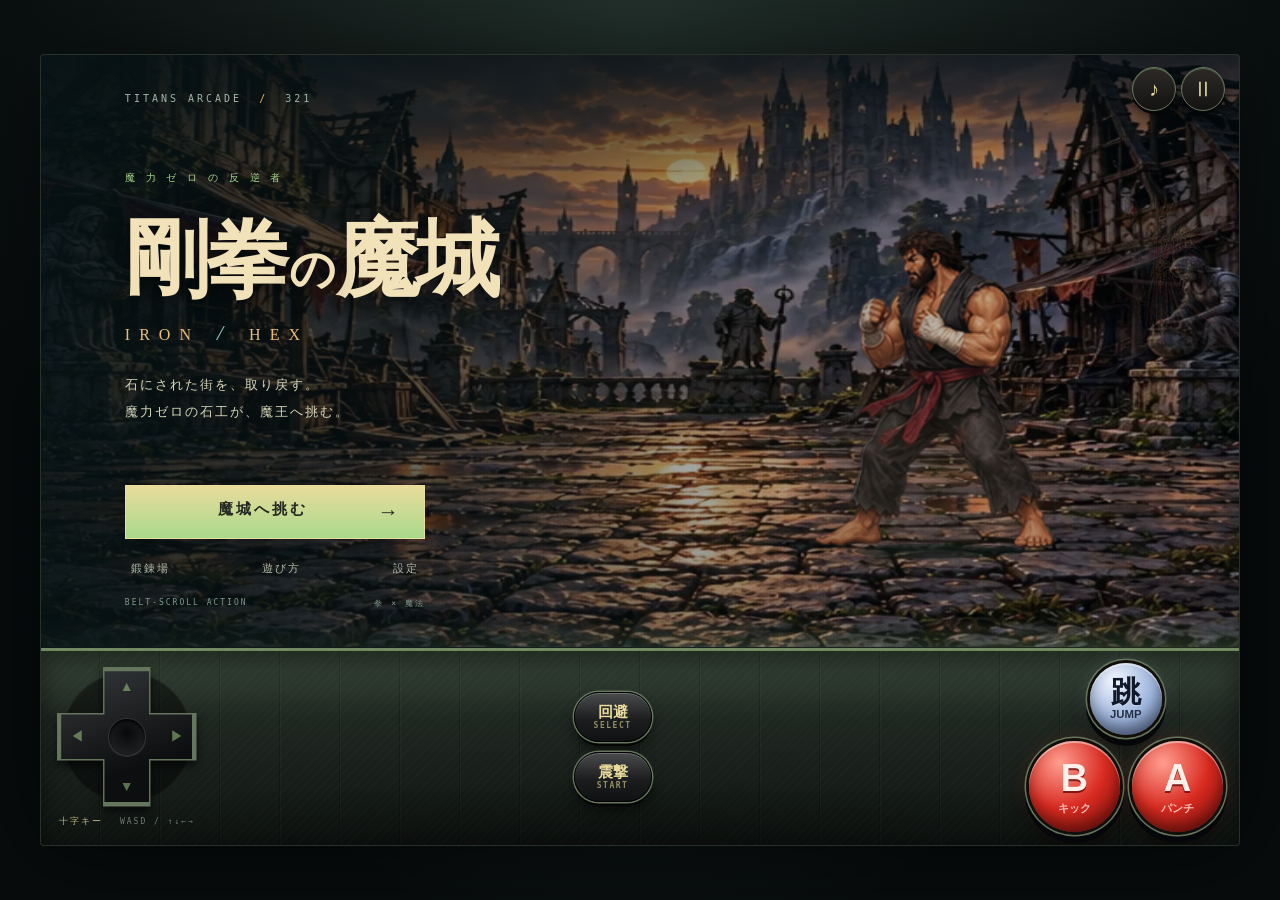
==== index.html @ 275dbfaa "add 321-goken-no-majo" ====
<!doctype html>
<html lang="ja">
<head>
<meta charset="utf-8"><meta name="viewport" content="width=device-width,initial-scale=1,maximum-scale=1,user-scalable=no,viewport-fit=cover">
<meta name="theme-color" content="#101716"><meta name="apple-mobile-web-app-capable" content="yes"><meta name="description" content="魔力ゼロ。拳で、運命を砕け。剛拳の魔城 — 連撃ベルトスクロールアクション。">
<title>剛拳の魔城 — IRON / HEX</title>
<link rel="icon" href="data:image/svg+xml,%3Csvg xmlns='http://www.w3.org/2000/svg' viewBox='0 0 64 64'%3E%3Crect width='64' height='64' rx='12' fill='%23101716'/%3E%3Cpath d='M20 10h24v14l8 8-8 22H20L12 32l8-8z' fill='%23edb66a'/%3E%3C/svg%3E">
<style>/* FC iOS Controller — 画面下25%専用・コピペ可（Press Start 2P 前提） */
:root {
  --fc-shell: #c8c8c8;
  --fc-shell-lo: #a8a8a8;
  --fc-shell-line: #707070;
  --fc-dpad: #2a2a2a;
  --fc-dpad-hi: #454545;
  --fc-dpad-lo: #181818;
  --fc-a: #e83800;
  --fc-a-lo: #a82800;
  --fc-b: #f8b800;
  --fc-b-lo: #c89000;
  --fc-sys: #505050;
  --fc-sys-lo: #303030;
  --fc-label: #1a1a1a;
}

.fc-control-deck {
  position: relative;
  flex: 0 0 25%;
  height: 25%;
  min-height: 0;
  display: flex;
  align-items: stretch;
  justify-content: space-between;
  gap: clamp(4px, 1.5vw, 10px);
  padding:
    6px
    max(8px, env(safe-area-inset-right, 8px))
    max(6px, env(safe-area-inset-bottom, 6px))
    max(8px, env(safe-area-inset-left, 8px));
  background: linear-gradient(180deg, var(--fc-shell) 0%, var(--fc-shell-lo) 100%);
  border-top: 3px solid var(--fc-shell-line);
  box-shadow: inset 0 2px 0 rgba(255, 255, 255, 0.35);
  overflow: hidden;
  touch-action: none;
}

.fc-control-deck::before {
  content: "";
  position: absolute;
  inset: 0;
  pointer-events: none;
  background: repeating-linear-gradient(
    90deg,
    transparent,
    transparent 3px,
    rgba(0, 0, 0, 0.025) 3px,
    rgba(0, 0, 0, 0.025) 4px
  );
}

.fc-deck-left,
.fc-deck-center,
.fc-deck-right {
  position: relative;
  z-index: 1;
  display: flex;
  align-items: center;
  min-width: 0;
  height: 100%;
}

.fc-deck-left {
  flex: 1 1 38%;
  justify-content: flex-start;
}

.fc-deck-center {
  flex: 0 0 auto;
  flex-direction: column;
  justify-content: center;
  gap: 8px;
  padding: 0 2px;
}

.fc-deck-right {
  flex: 1 1 38%;
  justify-content: flex-end;
}

/* ---- 十字キー（ファミコン十字型） ---- */
.fc-dpad-wrap {
  width: min(42vw, calc(25dvh - 18px), 168px);
  height: min(42vw, calc(25dvh - 18px), 168px);
  min-width: 120px;
  min-height: 120px;
  display: grid;
  place-items: center;
  touch-action: none;
}

.fc-dpad {
  position: relative;
  width: 100%;
  height: 100%;
  touch-action: none;
  filter: drop-shadow(0 4px 0 rgba(0, 0, 0, 0.45));
}

.fc-dpad-v,
.fc-dpad-h {
  position: absolute;
  border: 2px solid var(--fc-dpad-lo);
  background: linear-gradient(180deg, var(--fc-dpad-hi), var(--fc-dpad));
  box-shadow: inset 0 1px 0 rgba(255, 255, 255, 0.12);
}

.fc-dpad-v {
  width: 36%;
  height: 100%;
  left: 32%;
  top: 0;
}

.fc-dpad-h {
  width: 100%;
  height: 36%;
  left: 0;
  top: 32%;
}

.fc-dpad-c {
  position: absolute;
  left: 30%;
  top: 30%;
  width: 40%;
  height: 40%;
  border: 2px solid var(--fc-dpad-lo);
  background: radial-gradient(circle at 35% 28%, #555, var(--fc-dpad-lo));
  box-shadow: inset 0 2px 6px rgba(0, 0, 0, 0.55);
  pointer-events: none;
}

.fc-dpad[data-up="1"] .fc-dpad-v {
  background: linear-gradient(0deg, #666, var(--fc-dpad-hi));
  box-shadow: inset 0 4px 8px rgba(0, 0, 0, 0.45);
}

.fc-dpad[data-down="1"] .fc-dpad-v {
  background: linear-gradient(180deg, #666, var(--fc-dpad-hi));
  box-shadow: inset 0 -4px 8px rgba(0, 0, 0, 0.45);
}

.fc-dpad[data-left="1"] .fc-dpad-h {
  background: linear-gradient(90deg, #666, var(--fc-dpad-hi));
  box-shadow: inset 4px 0 8px rgba(0, 0, 0, 0.45);
}

.fc-dpad[data-right="1"] .fc-dpad-h {
  background: linear-gradient(270deg, #666, var(--fc-dpad-hi));
  box-shadow: inset -4px 0 8px rgba(0, 0, 0, 0.45);
}

.fc-dpad.pressed {
  transform: scale(0.98);
  filter: drop-shadow(0 2px 0 rgba(0, 0, 0, 0.45)) brightness(1.05);
}

/* ---- SELECT / START ---- */
.fc-sysbtn {
  position: relative;
  width: clamp(52px, 14vw, 68px);
  height: clamp(22px, 6.5vw, 28px);
  min-width: 48px;
  min-height: 22px;
  padding: 0;
  border: 0;
  border-radius: 999px;
  background: linear-gradient(180deg, var(--fc-sys), var(--fc-sys-lo));
  box-shadow: 0 2px 0 #111, inset 0 1px 0 rgba(255, 255, 255, 0.18);
  color: #ddd;
  font-family: "Press Start 2P", monospace;
  font-size: clamp(5px, 1.8vw, 7px);
  letter-spacing: 0.04em;
  line-height: 1;
  touch-action: none;
  transition: transform 0.08s ease, box-shadow 0.08s ease;
}

.fc-sysbtn:active,
.fc-sysbtn.pressed {
  transform: translateY(2px);
  box-shadow: 0 0 0 #111, inset 0 2px 4px rgba(0, 0, 0, 0.45);
}

/* ---- A / B（ファミコン配色・斜め配置） ---- */
.fc-ab {
  position: relative;
  width: min(46vw, calc(25dvh - 10px), 188px);
  height: min(46vw, calc(25dvh - 10px), 188px);
  min-width: 128px;
  min-height: 128px;
}

.fc-abbtn {
  position: absolute;
  width: clamp(56px, 16vw, 72px);
  height: clamp(56px, 16vw, 72px);
  min-width: 48px;
  min-height: 48px;
  padding: 0;
  border: 3px solid rgba(0, 0, 0, 0.35);
  border-radius: 50%;
  touch-action: none;
  transition: transform 0.08s ease, box-shadow 0.08s ease;
}

.fc-abbtn i {
  position: absolute;
  inset: 0;
  display: grid;
  place-items: center;
  font-family: "Press Start 2P", monospace;
  font-size: clamp(11px, 3.4vw, 14px);
  font-style: normal;
  color: rgba(0, 0, 0, 0.55);
  pointer-events: none;
}

.fc-abbtn-a {
  right: 0;
  top: 8%;
  background: radial-gradient(circle at 35% 28%, #ff6a40, var(--fc-a) 55%, var(--fc-a-lo));
  box-shadow: 0 5px 0 #5a1800, inset 0 1px 0 rgba(255, 255, 255, 0.35);
}

.fc-abbtn-b {
  left: 0;
  bottom: 8%;
  background: radial-gradient(circle at 35% 28%, #ffe060, var(--fc-b) 55%, var(--fc-b-lo));
  box-shadow: 0 5px 0 #6a4a00, inset 0 1px 0 rgba(255, 255, 255, 0.4);
}

.fc-abbtn:active,
.fc-abbtn.pressed {
  transform: translateY(4px) scale(0.96);
}

.fc-abbtn-a:active,
.fc-abbtn-a.pressed {
  box-shadow: 0 1px 0 #5a1800, inset 0 1px 0 rgba(255, 255, 255, 0.25);
}

.fc-abbtn-b:active,
.fc-abbtn-b.pressed {
  box-shadow: 0 1px 0 #6a4a00, inset 0 1px 0 rgba(255, 255, 255, 0.25);
}

@media (max-width: 360px) {
  .fc-deck-center {
    gap: 6px;
  }

  .fc-sysbtn {
    width: 48px;
    height: 20px;
    font-size: 5px;
  }
}

@media (max-height: 620px) {
  .fc-dpad-wrap,
  .fc-ab {
    min-width: 108px;
    min-height: 108px;
  }
}

:root{color-scheme:dark;--ink:#101716;--paper:#efe4ca;--gold:#efb566;--teal:#70d4bd;--muted:#88948c;--line:#ffffff18;font-family:"Hiragino Kaku Gothic ProN","Yu Gothic",sans-serif}
*{box-sizing:border-box;-webkit-tap-highlight-color:transparent;-webkit-touch-callout:none;user-select:none;-webkit-user-select:none}
html,body{margin:0;width:100%;height:100%;overflow:hidden;overscroll-behavior:none;background:#080c0d;color:var(--paper);touch-action:manipulation}
body{display:grid;place-items:center;background:radial-gradient(ellipse at 50% 5%,#24332e,#080c0d 75%)}button{font:inherit;color:inherit;border:0;cursor:pointer;touch-action:manipulation}button:focus-visible{outline:2px solid var(--teal);outline-offset:3px}button:disabled{opacity:.4}
#game-shell{width:min(1200px,100%);height:100dvh;max-height:960px;display:flex;flex-direction:column;overflow:hidden;box-shadow:0 0 90px #0009;background:var(--ink)}
#game-stage{height:75%;flex:0 0 75%;position:relative;min-height:0;overflow:hidden;background:#101c21}#screen-wrap{position:absolute;inset:0;overflow:hidden}
/* Edge vignette is composited by the browser instead of being blended into the canvas every frame. */
#screen-wrap::after{content:'';position:absolute;inset:0;pointer-events:none;background:radial-gradient(circle at 50% 47.5%,rgba(5,22,24,0) var(--vi,56px),rgba(2,11,16,.53) var(--vo,448px))}canvas{width:100%;height:100%;display:block;touch-action:none}.hidden{display:none!important}
#control-deck{flex:0 0 25%;height:25%;border-top:1px solid #c8bfa442;box-shadow:inset 0 5px 16px #0004;background:linear-gradient(165deg,#222b28,#151d1c 75%);padding:max(8px,env(safe-area-inset-bottom)) max(16px,env(safe-area-inset-right)) max(8px,env(safe-area-inset-bottom)) max(16px,env(safe-area-inset-left));align-items:center;gap:8px;position:relative}#control-deck::before{background:repeating-linear-gradient(130deg,#ffffff02 0px,#ffffff02 1px,transparent 1px,transparent 5px)}
.deck-left{position:relative;display:flex;align-items:center;flex-direction:column;gap:8px}.deck-caption{font:9px monospace;letter-spacing:2px;color:#c4c7ad}.deck-caption small{font-size:8px;color:var(--muted);margin-left:10px}
#stick{position:relative;width:min(32vw,15vh,138px);height:min(32vw,15vh,138px);min-width:86px;min-height:86px;border-radius:50%;touch-action:none;background:radial-gradient(circle,#1c2523 45%,#0c1211 47%,#2e3933 49%,#111916 52%,#27322c 68%,#4b554550 70%,transparent 71%);box-shadow:0 5px 15px #0005}
#stick span{position:absolute;font-size:11px;color:#949d88;pointer-events:none;line-height:1}.n{top:6%;left:45%}.s{bottom:6%;left:45%}.w{left:6%;top:45%}.e{right:6%;top:45%}
#nub{position:absolute;width:43%;height:43%;left:28.5%;top:28.5%;border-radius:50%;background:radial-gradient(circle at 38% 30%,#535d51,#242e28 70%);border:1px solid #85866d60;box-shadow:0 6px 8px #0009;pointer-events:none}.deck-center{flex:1;display:flex;flex-direction:column;align-items:center;gap:14px;text-align:center}.deck-brand{font:22px Georgia,serif;letter-spacing:3px;color:#b7bfa9}.deck-brand i{font-weight:normal;color:var(--gold)}#hint{font-size:11px;color:#a4b3a4;letter-spacing:1px}#perf{font:9px monospace;color:#6f8777;letter-spacing:1px}.deck-right{position:relative;display:flex;gap:12px;align-items:center}.main-actions{display:flex;align-items:center;gap:12px}.minor-actions{display:flex;gap:8px;flex-direction:column}.action{touch-action:none;transition:none;position:relative}.action small{display:block;font:9px monospace;opacity:.6;margin-top:3px}.punch,.kick{width:clamp(60px,8vw,92px);height:clamp(60px,8vw,92px);border-radius:50%;font:700 30px "Yu Mincho",serif;box-shadow:0 6px 0 #070b09,0 9px 16px #0007,inset 0 2px 0 #fff6;border:1px solid #fff3}.punch{background:radial-gradient(circle at 35% 25%,#f5c789,#cc8244 80%);color:#372614;margin-top:-20px}.kick{background:radial-gradient(circle at 35% 25%,#8cd7bf,#387b6b 85%);color:#102d27;margin-bottom:-12px}.utility-action{width:60px;min-height:48px;border-radius:12px;background:linear-gradient(#38453b,#27342e);border:1px solid #88987650;box-shadow:0 3px 0 #070b09;font-size:13px}.action.pressed{transform:translateY(4px) scale(.96);filter:brightness(1.35);box-shadow:0 1px 0 #070b09}.left-handed .deck-left{order:3}.left-handed .deck-right{order:0}.left-handed .deck-center{order:1}
#utility{position:absolute;right:max(14px,env(safe-area-inset-right));top:max(12px,env(safe-area-inset-top));display:flex;z-index:12;gap:5px}#utility button{width:44px;height:44px;background:#0c1717a8;border:1px solid #8b9a7940;border-radius:50%;font:20px Georgia}#utility button[aria-pressed=true]{color:#778176}
#hud{position:absolute;z-index:3;top:max(22px,env(safe-area-inset-top));left:max(24px,env(safe-area-inset-left));right:125px;display:flex;justify-content:space-between;gap:20px;pointer-events:none}.vital{width:230px;max-width:65%}.hudline{display:flex;justify-content:space-between;align-items:baseline;font:12px monospace;letter-spacing:1px}.hudline b{font-size:15px}.hudline small{font:10px sans-serif;margin-left:8px;color:#a8a99a}.healthbar{margin-top:7px;height:10px;background:#0a171b;border:1px solid #7c8c7855;transform:skewX(-15deg);padding:2px}.healthbar i{display:block;height:100%;background:linear-gradient(90deg,#e2a561,#f5d896);width:100%;transition:width .12s}.ragebar{height:3px;background:#293e3e;margin-top:6px}.ragebar i{display:block;height:100%;width:0;background:#89ddc5;box-shadow:0 0 8px #74d6bd}#rageLabel{font-size:8px;color:#9ba999;letter-spacing:1px}.stageinfo{display:flex;flex-direction:column;gap:7px;text-align:right;font:10px monospace;white-space:nowrap}.stageinfo b{font:20px Georgia;color:#eddfbe}
.overlay{position:absolute;inset:0;z-index:10;display:flex}.title{padding:30px 7%;background:linear-gradient(90deg,#071315da 0%,#07131570 45%,transparent 85%);flex-direction:column;justify-content:space-between}.edition{font:10px monospace;letter-spacing:3px;color:#a4b7a8}.edition span{color:var(--gold);padding:0 8px}.title-copy{margin-top:2%;position:relative;max-width:75%}.eyebrow{font-size:10px;letter-spacing:4px;color:#c9bc94}.title h1{font:900 clamp(44px,6.6vw,90px) "Hiragino Mincho ProN","Yu Mincho",Georgia,serif;letter-spacing:-4px;line-height:1.3;margin:20px 0 5px;color:#f1e2ba;text-shadow:0 4px 26px #0008}.title h1 span{font-size:.55em;display:inline-block;transform:translateY(-3px);margin:0 4px}.english{font:16px Georgia;letter-spacing:9px;color:#ebbc77}.english i{color:#90c9ba;font-size:22px;margin:0 4px}.title p{font:13px/2.1 "Yu Mincho",serif;color:#d7d8ba;letter-spacing:2px;margin-top:25px}.title-actions{width:300px;max-width:100%}.primary{background:var(--gold);color:#242921;min-height:54px;border:1px solid #f9d6a0;font-size:15px;font-weight:bold;letter-spacing:3px;padding:12px 22px;box-shadow:0 5px 22px #0005}.primary span{float:right;font-size:21px}.title-actions .primary{width:100%}.subactions{display:flex;justify-content:space-between;margin-top:7px}.subactions button{background:transparent;color:#b3bba7;min-height:44px;font-size:11px;letter-spacing:2px}.bottom-caption{font:8px monospace;color:#7e9a8b;letter-spacing:2px;margin-top:8px}.bottom-caption span{float:right}
#modal{background:#071110d9;backdrop-filter:blur(8px);align-items:center;justify-content:center;padding:20px;z-index:20}.modal-card{width:440px;max-width:100%;max-height:100%;overflow:auto;padding:24px 28px;background:#17231eee;border:1px solid #81917755;box-shadow:0 15px 70px #0008;touch-action:pan-y}.modal-card h2{font:700 27px "Yu Mincho",serif;letter-spacing:2px;margin:16px 0}.modal-card p{font-size:12px;line-height:1.9;color:#d0d4bd}.modal-card .tip{color:var(--gold)}#modalButtons{display:flex;gap:8px;flex-wrap:wrap;margin-top:18px}#modalButtons button{flex:1;min-width:90px;min-height:48px;padding:10px;background:#3b4a3d;border:1px solid #aeb28955;font-size:12px}#modalButtons button:first-child{background:var(--gold);color:#172019}.settings-row{display:flex;align-items:center;justify-content:space-between;gap:10px;font-size:12px;margin:12px 0;min-height:36px}.settings-row button,.settings-row select{background:#293b30;border:1px solid #adba7950;padding:9px;color:#e4e3c9;font-size:12px;min-height:40px}.settings-row input{width:120px;touch-action:auto;accent-color:var(--gold)}.move-list{display:grid;grid-template-columns:45px 1fr;font-size:12px;gap:12px 6px;line-height:1.7}.move-list b{color:var(--gold)}.move-list span{color:#ced5c3}.stat-list{display:grid;grid-template-columns:1fr 1fr;gap:15px;margin:20px 0}.stat-list b{display:block;font:28px Georgia;color:var(--gold)}.stat-list small{font-size:10px;color:#a5b59c}
#notice{position:absolute;bottom:16px;left:50%;transform:translateX(-50%);background:#081918bf;border:1px solid #98b69b30;padding:8px 16px;white-space:nowrap;border-radius:2px;font-size:11px;z-index:4;opacity:0;transition:opacity .18s;pointer-events:none;max-width:95%;text-align:center}#notice.show{opacity:1}#combo{position:absolute;right:24px;top:110px;display:flex;align-items:baseline;gap:5px;color:#f6c984;pointer-events:none;z-index:4}#combo b{font:italic 50px Georgia}#combo span{font:10px monospace;letter-spacing:2px}#combo small{position:absolute;right:0;top:58px;white-space:nowrap;font-size:11px;color:#eee2bf}
#bossHud{position:absolute;bottom:45px;width:56%;left:22%;z-index:4}#bossHud span{display:block;font-size:10px;letter-spacing:2px;margin-bottom:6px;text-shadow:0 1px 4px #000}#bossHud small{float:right;font:8px monospace;color:#badbce}#bossHud>div{height:7px;padding:1px;border:1px solid #cd8879;background:#281a22}#bossFill{display:block;width:100%;height:100%;background:#c9786b}
#chapter{position:absolute;inset:0;z-index:5;pointer-events:none;display:flex;align-items:center;justify-content:center;flex-direction:column;background:linear-gradient(transparent,#061517aa,transparent);gap:12px}#chapter small{font:11px monospace;color:var(--gold);letter-spacing:5px}#chapter strong{font:32px "Yu Mincho",serif;letter-spacing:8px}#chapter span{font-size:11px;color:#c2d2bf;letter-spacing:2px}#trainingLabel{position:absolute;top:97px;left:24px;color:var(--gold);font-size:12px}#trainingLabel span{font-size:9px;display:block;margin-top:5px;color:#b8c7b5}
@media(min-width:800px) and (min-height:740px){#game-shell{height:88dvh;border:1px solid #81977a35;border-radius:4px}.title{padding:38px 7%}}
@media(max-width:600px){.deck-center{display:none}#control-deck{padding-left:12px;padding-right:12px;justify-content:space-between}.deck-right{gap:9px}.main-actions{gap:8px}.minor-actions{gap:9px}.utility-action{width:49px}.punch,.kick{width:59px;height:59px;font-size:25px}.deck-caption{font-size:8px}.deck-caption small{display:none}.title{padding:28px 25px}.edition{font-size:8px;letter-spacing:2px}.title-copy{margin-top:-3%;max-width:100%}.title h1{font-size:49px;letter-spacing:-3px;margin-top:15px}.english{font-size:12px;letter-spacing:7px}.title p{font-size:12px;letter-spacing:1px}.title-actions{width:260px}.title .eyebrow{font-size:9px;letter-spacing:3px}#hud{top:20px;left:16px;right:100px;gap:8px}.vital{max-width:68%;width:170px}.hudline{font-size:10px}.hudline b{font-size:12px}.hudline small{font-size:8px;margin-left:4px}.stageinfo{font-size:8px;white-space:normal;max-width:75px}.stageinfo b{font-size:15px}#utility{top:14px;right:7px;gap:2px}#utility button{width:42px;height:42px}#combo{top:105px;right:18px}.modal-card{padding:20px}.modal-card h2{font-size:24px}#bossHud{width:78%;left:11%}#chapter strong{font-size:28px}#notice{font-size:10px;padding:7px 10px}#trainingLabel{left:16px}}
@media(max-height:500px) and (orientation:landscape){.deck-center{display:flex;gap:4px}.deck-brand{font-size:14px}#hint{font-size:9px}.deck-caption,#perf{display:none}#stick{min-width:64px;min-height:64px;width:70px;height:70px}.minor-actions{flex-direction:row}.punch,.kick{width:55px;height:55px;font-size:23px;margin:0}.action small{font-size:7px}.utility-action{height:50px}#control-deck{padding:8px 30px}.title{padding:18px 5%}.title-copy{margin:0}.title h1{font-size:48px;margin:4px 0}.title .english{font-size:10px}.title p{margin:10px 0;font-size:10px;line-height:1.7}.title-actions{position:absolute;right:7%;bottom:25px;width:250px}.bottom-caption{display:none}.edition{font-size:8px}#hud{top:12px}#combo{top:75px}#chapter strong{font-size:28px}.modal-card{padding:16px 24px}.modal-card h2{margin:8px 0}.move-list{gap:6px}.modal-card p{line-height:1.6}.settings-row{margin:4px 0;min-height:30px}.settings-row button,.settings-row select{min-height:30px;padding:4px}#modalButtons{margin-top:8px}}
@media(prefers-reduced-motion:reduce){*{transition:none!important}} 

/* Keep vital information readable against the painted sky and torchlight. */
#game-stage::after{content:"";position:absolute;inset:0 0 auto;height:125px;background:linear-gradient(#071014b8,transparent);pointer-events:none;z-index:1}

/* SF punk opening: story only; skip and preference stay visible throughout. */
#opening{position:absolute;inset:0;z-index:25;color:#f5f3ec;padding:24px 6%;background:linear-gradient(125deg,#08091422,#15102211);--neon:#49f4ef}
#opening[data-scene="1"],#opening[data-scene="3"]{--neon:#ff388b}
.intro-top{display:flex;align-items:center;justify-content:space-between;gap:8px;font:9px monospace;letter-spacing:2px;color:var(--neon)}
#introSkip{min-height:44px;min-width:90px;border:1px solid var(--neon);background:#080914cc;color:#fff;font:bold 12px monospace;letter-spacing:2px;padding:8px 12px}
.intro-copy{position:absolute;left:6%;right:5%;top:27%;max-width:750px;transform:skewY(-3deg)}
#introTag{display:inline-block;background:var(--neon);padding:6px 10px;color:#080914;font:900 11px monospace;letter-spacing:3px}
#introHead{white-space:pre-line;font:900 clamp(27px,4.2vw,62px)/1.4 sans-serif;letter-spacing:-1px;margin:20px 0;text-shadow:3px 3px #a51b6588}
#introBody{white-space:pre-line;font:600 clamp(12px,1.2vw,16px)/2 sans-serif;color:#d5dce5;text-shadow:0 2px 4px #000;margin:0}
#opening[data-scene="4"] #introHead{color:#efff68}#opening[data-scene="4"] #introBody{font-size:25px;letter-spacing:7px;color:var(--neon)}
.intro-option{position:absolute;bottom:24px;left:6%;display:flex;align-items:center;gap:10px;min-height:44px;font-size:11px;color:#b6b9cc}.intro-option input{accent-color:#49f4ef;width:20px;height:20px}
.intro-track{position:absolute;left:0;right:0;bottom:0;height:4px;background:#202437}.intro-track i{display:block;height:100%;background:var(--neon);width:0}
.opening #game-stage{height:100%;flex-basis:100%}.opening #control-deck{display:none!important}.opening #utility{visibility:hidden}
@media(max-width:600px){.intro-top{font-size:7px;letter-spacing:1px}.intro-copy{top:25%}#introHead{font-size:29px;line-height:1.6}#introBody{font-size:12px;line-height:2}.intro-option{font-size:10px}}
@media(max-height:500px) and (orientation:landscape){#opening{padding-top:8px}.intro-copy{top:23%}#introHead{font-size:27px;line-height:1.25;margin:12px 0}#introBody{font-size:11px;line-height:1.6}.intro-option{bottom:8px}#opening[data-scene="4"] #introBody{font-size:18px}}

/* Battle-linked UI theme (2026-10-11).
   The control deck, HUD and dialogs take their palette from the stage being fought (body[data-area]) and react to the fight
   (body.danger / rage / boss / casting / hot, and one-shot pulse-* flashes). Loaded after game.css and overrides it. */
body{--accent:#a9d98c;--accent-rgb:169,217,140;--accent2:#e9dc9c;--deck-hi:#27312a;--deck-lo:#101512;--rim:#66765d;--btn:clamp(48px,min(15vw,9.6dvh),76px)}
body[data-area="1"]{--accent:#ffa65e;--accent-rgb:255,166,94;--accent2:#ffd9a3;--deck-hi:#35271f;--deck-lo:#150f0c;--rim:#8a6447}
body[data-area="2"]{--accent:#74e6cd;--accent-rgb:116,230,205;--accent2:#c2fff2;--deck-hi:#1d3331;--deck-lo:#0b1615;--rim:#4f8078}
body[data-area="3"]{--accent:#ff6e48;--accent-rgb:255,110,72;--accent2:#f6cc78;--deck-hi:#37201d;--deck-lo:#140a0b;--rim:#93503f}

/* ---- control deck: a stone/iron console lit by the current stage ---- */
#control-deck{overflow:visible;z-index:6;border-top:2px solid var(--rim);
 background:linear-gradient(180deg,rgba(var(--accent-rgb),.13),transparent 34%),repeating-linear-gradient(90deg,transparent 0 58px,rgba(0,0,0,.22) 58px 59px,rgba(255,255,255,.025) 59px 60px),linear-gradient(180deg,var(--deck-hi),var(--deck-lo));
 box-shadow:inset 0 1px 0 rgba(var(--accent-rgb),.55),inset 0 10px 26px rgba(0,0,0,.5),0 -1px 0 #000}
#control-deck::before{content:"";position:absolute;inset:0;pointer-events:none;background:radial-gradient(120% 90% at 50% 120%,rgba(0,0,0,.55),transparent 60%),repeating-linear-gradient(135deg,rgba(255,255,255,.018) 0 1px,transparent 1px 6px)}
/* light from the console spills up into the battlefield */
#control-deck::after{content:"";position:absolute;left:0;right:0;top:-34px;height:34px;pointer-events:none;background:linear-gradient(transparent,rgba(var(--accent-rgb),.2))}
#deck-fx{position:absolute;left:0;right:0;top:-34px;bottom:0;pointer-events:none;opacity:0;z-index:0}
.deck-left,.deck-center,.deck-right{position:relative;z-index:1}
.deck-brand{color:var(--accent2);text-shadow:0 0 14px rgba(var(--accent-rgb),.35)}.deck-brand i{color:var(--accent)}
#hint{color:var(--accent2)}.deck-caption{color:var(--accent2);opacity:.8}.deck-caption small{color:var(--muted)}#perf{color:rgba(var(--accent-rgb),.55)}

/* stick: engraved rune ring */
#stick{background:radial-gradient(circle,#141816 44%,#050707 46%,var(--rim) 48.5%,#0c0f0e 51.5%,#252b27 66%,rgba(var(--accent-rgb),.38) 69%,transparent 70%);box-shadow:0 6px 16px rgba(0,0,0,.6),inset 0 0 0 1px rgba(255,255,255,.04);transition:box-shadow .12s}
#stick.active{box-shadow:0 6px 16px rgba(0,0,0,.6),0 0 0 2px rgba(var(--accent-rgb),.45),0 0 26px rgba(var(--accent-rgb),.38)}
#stick span{color:rgba(var(--accent-rgb),.75)}
#nub{background:radial-gradient(circle at 36% 28%,#59635a,#1f2622 72%);border:1px solid rgba(var(--accent-rgb),.5);box-shadow:0 7px 9px rgba(0,0,0,.65),inset 0 1px 0 rgba(255,255,255,.18)}
#stick.active #nub{border-color:var(--accent);box-shadow:0 7px 9px rgba(0,0,0,.65),0 0 14px rgba(var(--accent-rgb),.55),inset 0 1px 0 rgba(255,255,255,.25)}

/* action buttons: forged discs with engraved glyphs; 3 main + 2 utility */
.main-actions{display:grid;grid-template-columns:auto auto;align-items:center;justify-items:center;gap:8px 10px}
.main-actions .jump{grid-column:1;grid-row:1}.main-actions .kick{grid-column:1;grid-row:2}.main-actions .punch{grid-column:2;grid-row:1/span 2}
.punch,.kick,.jump{width:var(--btn);height:var(--btn);border-radius:50%;font:700 calc(var(--btn)*.42) "Yu Mincho","Hiragino Mincho ProN",serif;margin:0;display:flex;flex-direction:column;align-items:center;justify-content:center;line-height:1;border:0;
 text-shadow:0 1px 0 rgba(255,255,255,.35)}
.punch{width:calc(var(--btn)*1.18);height:calc(var(--btn)*1.18);--glow:255,150,70;background:radial-gradient(circle at 34% 24%,#ffe0b0,#e8924a 52%,#8f4521 100%);color:#3a1d0b}
.kick{--glow:116,230,205;background:radial-gradient(circle at 34% 24%,#b5f0dd,#3f9c86 55%,#1d4f45 100%);color:#08261f}
.jump{--glow:190,215,255;background:radial-gradient(circle at 34% 24%,#f1f6ff,#9db4dc 55%,#4a5f86 100%);color:#10192b}
.punch,.kick,.jump{box-shadow:0 0 0 3px #120e0b,0 0 0 4.5px var(--rim),0 7px 0 4px #05070a,0 12px 18px rgba(0,0,0,.6),inset 0 2px 0 rgba(255,255,255,.45),inset 0 -8px 14px rgba(0,0,0,.35),0 0 20px rgba(var(--glow),.22)}
.punch small,.kick small,.jump small{font:700 calc(var(--btn)*.14) ui-monospace,monospace;letter-spacing:.5px;opacity:.6;margin-top:2px;text-shadow:none}
.utility-action{width:calc(var(--btn)*.95);min-width:52px;min-height:48px;border-radius:12px;color:var(--accent2);background:linear-gradient(#3b3732,#1c1a18);border:1px solid var(--rim);box-shadow:0 4px 0 #050607,0 8px 12px rgba(0,0,0,.5),inset 0 1px 0 rgba(var(--accent-rgb),.4);overflow:hidden;font-weight:700}
.utility-action small{color:var(--accent2);opacity:.55}
.action.pressed{transform:translateY(4px) scale(.96);filter:brightness(1.3)}
.punch.pressed,.kick.pressed,.jump.pressed{box-shadow:0 0 0 3px #120e0b,0 0 0 4.5px var(--accent),0 2px 0 4px #05070a,0 0 26px rgba(var(--glow),.6),inset 0 2px 0 rgba(255,255,255,.3)}
/* burst = rage gauge: fills along the bottom edge, pulses when ready. dash dims during cooldown (set from JS). */
#burst::after{content:"";position:absolute;left:0;bottom:0;height:5px;width:calc(var(--rage,0)*1%);background:linear-gradient(90deg,var(--accent),#fff4d0);box-shadow:0 0 8px var(--accent);transition:width .1s}
body.rage #burst{border-color:var(--accent);color:#fff;animation:readyPulse .9s ease-in-out infinite alternate}
@keyframes readyPulse{from{box-shadow:0 4px 0 #050607,0 0 8px rgba(var(--accent-rgb),.3),inset 0 1px 0 rgba(var(--accent-rgb),.4)}to{box-shadow:0 4px 0 #050607,0 0 24px rgba(var(--accent-rgb),.85),inset 0 0 14px rgba(var(--accent-rgb),.4)}}
body.hot .punch{box-shadow:0 0 0 3px #120e0b,0 0 0 4.5px #ffcf86,0 7px 0 4px #05070a,0 12px 18px rgba(0,0,0,.6),inset 0 2px 0 rgba(255,255,255,.45),0 0 28px rgba(255,160,70,.55)}

/* deck reacts to the fight */
body.danger #control-deck{border-top-color:#d9442f;animation:dangerBeat .8s ease-in-out infinite alternate}
body.danger #control-deck::after{background:linear-gradient(transparent,rgba(235,60,40,.34))}
@keyframes dangerBeat{from{box-shadow:inset 0 1px 0 rgba(255,100,70,.4),inset 0 10px 26px rgba(0,0,0,.5),0 -1px 0 #000}to{box-shadow:inset 0 1px 0 rgba(255,100,70,.8),inset 0 -14px 34px rgba(190,40,25,.38),0 -1px 0 #000}}
body.casting:not(.danger) #control-deck::after{background:linear-gradient(transparent,rgba(255,196,96,.34));animation:castWarn .45s steps(2) infinite alternate}
@keyframes castWarn{to{opacity:.45}}
body.boss:not(.danger) #control-deck{border-top-color:#d4a24f}
body.pulse-hit #deck-fx{background:radial-gradient(ellipse at 50% 0,rgba(255,64,40,.6),transparent 72%);animation:deckPulse .38s ease-out}
body.pulse-burst #deck-fx{background:radial-gradient(ellipse at 50% 0,rgba(255,226,150,.7),transparent 72%);animation:deckPulse .5s ease-out}
body.pulse-reflect #deck-fx{background:radial-gradient(ellipse at 50% 0,rgba(255,230,167,.5),transparent 70%);animation:deckPulse .4s ease-out}
@keyframes deckPulse{from{opacity:1}to{opacity:0}}
body.calm #deck-fx{display:none}body.calm.danger #control-deck,body.calm.rage #burst,body.calm.casting #control-deck::after{animation:none}

/* ---- HUD: forged gauges in the stage colour ---- */
.hudline b{color:var(--accent2);text-shadow:0 1px 6px #000}.hudline span{color:#fff}
.healthbar{transform:none;height:13px;padding:2px;border:1px solid var(--rim);background:linear-gradient(#030505,#101110);box-shadow:0 0 0 1px #000,0 3px 12px rgba(0,0,0,.6),inset 0 0 6px #000;clip-path:polygon(0 0,calc(100% - 9px) 0,100% 100%,0 100%)}
.healthbar i{background:linear-gradient(180deg,#fadc9c,#e08a40 52%,#9c4a22);box-shadow:0 0 8px rgba(255,150,70,.45)}
body.danger .healthbar i{background:linear-gradient(180deg,#ff9a7a,#dd3a2b 55%,#7e1613);animation:hpBeat .7s ease-in-out infinite alternate}
@keyframes hpBeat{to{filter:brightness(1.5)}}
.ragebar{height:5px;border:1px solid #000a;background:#090d0e}.ragebar i{background:linear-gradient(90deg,var(--accent),#fff6d0);box-shadow:0 0 10px var(--accent)}
#rageLabel{color:var(--accent2);opacity:.85}
.stageinfo span{color:var(--accent2)}.stageinfo b{color:#fff1cf;text-shadow:0 0 12px rgba(var(--accent-rgb),.5)}
#combo{color:var(--accent2);text-shadow:0 0 18px rgba(var(--accent-rgb),.6),0 2px 0 #000}
#utility button{background:linear-gradient(#2d2a27,#141312);border:1px solid var(--rim);color:var(--accent2);box-shadow:0 3px 0 #050607,0 6px 10px rgba(0,0,0,.5),inset 0 1px 0 rgba(var(--accent-rgb),.35)}
#bossHud span{color:var(--accent2)}#bossHud small{color:var(--accent)}
#bossHud>div{border:1px solid var(--accent2);background:#150c0c;box-shadow:0 0 0 1px #000,0 0 14px rgba(var(--accent-rgb),.3)}
#bossFill{background:linear-gradient(180deg,#ff8a64,#cf3d2a 55%,#7a1a14);box-shadow:0 0 10px rgba(255,90,60,.6)}
#notice{background:linear-gradient(90deg,rgba(var(--accent-rgb),.16),rgba(8,12,12,.8) 30%);border:1px solid rgba(var(--accent-rgb),.35);border-left:3px solid var(--accent);border-radius:0}
#chapter small{color:var(--accent)}#chapter strong{text-shadow:0 0 24px rgba(var(--accent-rgb),.55),0 2px 0 #000}

/* ---- dialogs: iron plaque with stage-coloured edge ---- */
#modal{background:radial-gradient(ellipse at 50% 60%,rgba(var(--accent-rgb),.12),rgba(5,8,8,.88) 70%)}
.modal-card{position:relative;background:linear-gradient(180deg,rgba(var(--accent-rgb),.1),transparent 34%),linear-gradient(#1b1e1c,#0e100f);border:1px solid var(--rim);border-top:2px solid var(--accent);box-shadow:0 0 0 1px #000,0 18px 70px rgba(0,0,0,.75),0 0 46px rgba(var(--accent-rgb),.16)}
.modal-card::before,.modal-card::after{content:"";position:absolute;width:14px;height:14px;pointer-events:none;border:2px solid var(--accent);opacity:.8}
.modal-card::before{left:-1px;bottom:-1px;border-width:0 0 2px 2px}.modal-card::after{right:-1px;bottom:-1px;border-width:0 2px 2px 0}
.modal-card .eyebrow,.eyebrow{color:var(--accent)}.modal-card .tip,.move-list b,.stat-list b{color:var(--accent2)}
#modalButtons button{background:linear-gradient(#34312d,#1b1a18);border:1px solid var(--rim);color:var(--paper)}
#modalButtons button:first-child{background:linear-gradient(var(--accent2),var(--accent));color:#1b130a;border-color:var(--accent2);font-weight:700}
.primary{background:linear-gradient(var(--accent2),var(--accent));border-color:var(--accent2)}

/* ---- layouts ---- */
@media(max-width:600px){.main-actions{gap:7px 8px}.deck-right{gap:9px}.utility-action{width:52px}}
@media(max-height:500px) and (orientation:landscape){
 body{--btn:clamp(48px,14dvh,58px)}
 .main-actions{display:flex;gap:10px}.main-actions .jump,.main-actions .kick,.main-actions .punch{grid-column:auto;grid-row:auto}.punch{width:var(--btn);height:var(--btn)}
 .punch,.kick,.jump{font-size:22px}.utility-action{width:60px}
}

/* 明るい背景でも読めるよう、HUD文字に影を付ける */
#hud,#trainingLabel,#bossHud,#hud-stats{text-shadow:0 1px 2px rgba(0,0,0,.95),0 0 6px rgba(0,0,0,.8)}
#trainingLabel{background:linear-gradient(90deg,rgba(6,8,8,.55),transparent);padding:3px 8px 3px 6px;border-radius:2px}
@media (orientation:landscape) and (max-height:520px){#notice{bottom:auto;top:calc(env(safe-area-inset-top) + 56px);left:50%;transform:translateX(-50%);max-width:50vw}}

/* ================= Famicom controller layout =================
   十字キー(左) / SELECT・START(中央) / B・A(右)。B=キック、A=パンチ、SELECT=回避、START=震撃、跳=ジャンプ(A/Bの上) */
#control-deck{display:flex;align-items:center;justify-content:space-between;gap:8px}
#control-deck .deck-left{order:0}#control-deck .deck-center{order:1;flex:0 0 auto;display:flex;flex-direction:column;align-items:center;justify-content:center;gap:6px;min-width:0}#control-deck .deck-right{order:2;gap:0}
body.left-handed #control-deck .deck-left{order:2}body.left-handed #control-deck .deck-right{order:0}body.left-handed #control-deck .deck-center{order:1}
.deck-info{display:none}
/* D-pad: black plastic cross on a dark plate */
#control-deck #stick{--dp:clamp(86px,min(34vw,15.5dvh),150px);width:var(--dp);height:var(--dp);min-width:0;min-height:0;border-radius:50%;background:radial-gradient(circle,rgba(0,0,0,.45) 0 64%,transparent 66%);box-shadow:none;transform:perspective(260px) rotateX(var(--rx,0deg)) rotateY(var(--ry,0deg));transition:transform .07s ease-out}
#control-deck #stick.active{box-shadow:none;background:radial-gradient(circle,rgba(0,0,0,.45) 0 64%,rgba(var(--accent-rgb),.22) 66%,transparent 72%)}
.cross-wrap{position:absolute;inset:0;pointer-events:none;filter:drop-shadow(0 5px 5px rgba(0,0,0,.65))}
.cross-rim,.cross{position:absolute;pointer-events:none;clip-path:polygon(33% 0,67% 0,67% 33%,100% 33%,100% 67%,67% 67%,67% 100%,33% 100%,33% 67%,0 67%,0 33%,33% 33%)}
.cross-rim{inset:0;background:var(--rim)}.cross{inset:3%;background:linear-gradient(160deg,#34373a,#0d0e0f 70%)}
#control-deck #stick span{font-size:calc(var(--dp)*.1);color:rgba(var(--accent-rgb),.5);z-index:2}
#control-deck #stick .n{top:9%;left:50%;transform:translateX(-50%)}#control-deck #stick .s{bottom:9%;left:50%;transform:translateX(-50%);top:auto}#control-deck #stick .w{left:9%;top:50%;transform:translateY(-50%)}#control-deck #stick .e{right:9%;top:50%;transform:translateY(-50%);left:auto}
#stick[data-y="-1"] .n,#stick[data-y="1"] .s,#stick[data-x="-1"] .w,#stick[data-x="1"] .e{color:#fff;text-shadow:0 0 9px var(--accent),0 0 3px var(--accent)}
#control-deck #nub{width:27%;height:27%;left:36.5%;top:36.5%;z-index:1;background:radial-gradient(circle at 50% 38%,#08090a,#1c1e20 70%);border:1px solid rgba(255,255,255,.1);box-shadow:inset 0 2px 3px #000,0 1px 0 rgba(255,255,255,.12)}
#control-deck #stick.active #nub{border-color:rgba(var(--accent-rgb),.6)}
/* SELECT / START pills */
.fc-pills{display:flex;flex-direction:column;gap:10px;align-items:center}
#control-deck .pill{width:clamp(62px,18.5vw,78px);min-width:62px;height:50px;min-height:50px;border-radius:25px;margin:0;display:flex;flex-direction:column;align-items:center;justify-content:center;gap:1px;font:700 15px/1 "Yu Mincho","Hiragino Mincho ProN",serif;color:var(--accent2);background:linear-gradient(#4a4b4d,#1c1d1e 55%,#101112);border:1px solid #000;box-shadow:0 0 0 1.5px var(--rim),0 4px 0 #040505,0 8px 12px rgba(0,0,0,.55),inset 0 1px 0 rgba(255,255,255,.2)}
#control-deck .pill small{font:700 8px ui-monospace,monospace;letter-spacing:1.5px;color:var(--accent2);opacity:.6;margin:0}
#control-deck .pill.pressed{transform:translateY(3px);box-shadow:0 0 0 1.5px var(--accent),0 1px 0 #040505,0 0 14px rgba(var(--accent-rgb),.5),inset 0 1px 0 rgba(255,255,255,.2);filter:brightness(1.35)}
#control-deck #burst::after{left:12px;right:auto;bottom:6px;height:4px;width:calc((100% - 24px)*var(--rage,0)/100);border-radius:2px}
body.rage #control-deck #burst{border-color:#000;box-shadow:0 0 0 1.5px var(--accent),0 4px 0 #040505,0 0 18px rgba(var(--accent-rgb),.6),inset 0 1px 0 rgba(255,255,255,.2)}
/* B / A: Famicom red; jump sits above and between */
#control-deck .main-actions{display:grid;grid-template-columns:auto auto;gap:6px 12px;align-items:center;justify-items:center}
#control-deck .main-actions .jump{grid-column:1/-1;grid-row:1;width:max(48px,calc(var(--btn)*.95));height:max(48px,calc(var(--btn)*.95));font-size:calc(var(--btn)*.4)}
#control-deck .main-actions .kick{grid-column:1;grid-row:2}#control-deck .main-actions .punch{grid-column:2;grid-row:2}
#control-deck .kick,#control-deck .punch{width:max(52px,calc(var(--btn)*1.2));height:max(52px,calc(var(--btn)*1.2));--glow:255,70,50;font:900 calc(var(--btn)*.5) "Helvetica Neue",Arial,sans-serif;color:#fff1ea;text-shadow:0 2px 0 rgba(90,0,0,.7);background:radial-gradient(circle at 34% 24%,#ff9e90,#d82a20 50%,#6a0c09 100%)}
#control-deck .kick small,#control-deck .punch small,#control-deck .jump small{font:700 calc(var(--btn)*.15) "Yu Gothic",sans-serif;letter-spacing:0;opacity:.85;margin-top:1px;text-shadow:none}
#control-deck .kick small,#control-deck .punch small{color:#ffd9d0}
/* landscape: dpad | SELECT START + hint | jump B A in one row */
@media(max-height:500px) and (orientation:landscape){
 #control-deck{padding:6px 28px}
 #control-deck .deck-center{gap:3px}#control-deck .fc-pills{flex-direction:row;gap:12px}.deck-info{display:flex;flex-direction:column;align-items:center}.deck-info .deck-brand,.deck-info #perf{display:none}.deck-info #hint{font-size:10px}
 #control-deck #stick{--dp:clamp(70px,34dvh,92px)}
 #control-deck .pill{width:78px}
 #control-deck .main-actions{display:flex;gap:12px}
 #control-deck .main-actions .jump{width:max(48px,calc(var(--btn)*.95));height:max(48px,calc(var(--btn)*.95))}
 #control-deck .kick,#control-deck .punch{width:max(52px,var(--btn));height:max(52px,var(--btn))}
}

/* ================= Ending (dawn) overlay ================= */
body.ending #hud,body.ending #bossHud,body.ending #combo,body.ending #notice,body.ending #chapter,body.ending #trainingLabel,body.ending #pause{display:none!important}
#ending{position:absolute;inset:0;z-index:9;pointer-events:none;overflow:hidden}
#ending::after{content:"";position:absolute;left:0;right:0;bottom:0;height:34%;background:linear-gradient(transparent,rgba(8,4,14,.55));pointer-events:none}
#ending .bar{position:absolute;left:0;right:0;height:6.5%;background:#000;z-index:2;transition:transform 1.6s cubic-bezier(.2,.7,.2,1)}
#ending .bar.top{top:0;transform:translateY(-101%)}#ending .bar.bot{bottom:0;transform:translateY(101%)}
#ending.go .bar{transform:none}
#endLine{position:absolute;left:7%;right:7%;bottom:calc(6.5% + 26px);z-index:1;text-align:center;font:600 clamp(16px,min(4.8vw,3.4vh),30px)/1.7 "Hiragino Mincho ProN","Yu Mincho",serif;letter-spacing:.2em;color:#fff3dc;text-shadow:0 2px 14px rgba(40,10,10,.95),0 0 26px rgba(255,170,90,.5);opacity:0;transform:translateY(10px);transition:opacity 1.1s ease,transform 1.4s ease}
#endLine.on{opacity:1;transform:none}#endLine.gold{color:#ffd88a;text-shadow:0 2px 14px rgba(40,10,0,.95),0 0 30px rgba(255,160,60,.65)}
#endTitle{position:absolute;left:0;right:0;top:44%;z-index:1;transform:translateY(-50%);text-align:center;opacity:0;transition:opacity 1.6s ease;filter:drop-shadow(0 0 22px rgba(255,170,80,.55))}
#endTitle.show{opacity:1}
#endTitle small{display:block;font:700 11px ui-monospace,monospace;letter-spacing:.6em;color:#ffcf8a;margin-bottom:14px;padding-left:.6em}
#endTitle strong{display:block;font:900 clamp(38px,min(12vw,10vh),92px)/1.15 "Hiragino Mincho ProN","Yu Mincho",serif;letter-spacing:.3em;padding-left:.3em;color:transparent;background:linear-gradient(100deg,#ffe3a6 0%,#ffb85e 38%,#fffaf0 50%,#ffb85e 62%,#ffd68a 100%) 100% 0/260% 100%;-webkit-background-clip:text;background-clip:text;transition:letter-spacing 3.2s cubic-bezier(.2,.7,.2,1)}
#endTitle.show strong{letter-spacing:.12em;padding-left:.12em;animation:endSweep 3.6s ease-in-out .6s forwards}
#endTitle i{display:block;width:0;height:1px;margin:16px auto 14px;background:linear-gradient(90deg,transparent,#ffd58a,transparent);transition:width 2.4s ease .8s}
#endTitle.show i{width:min(72%,340px)}
#endTitle span{display:block;font:700 12px ui-monospace,monospace;letter-spacing:.7em;padding-left:.7em;color:#ffe2b0;opacity:.85}
@keyframes endSweep{from{background-position:100% 0}to{background-position:0 0}}
#endSkip{position:absolute;left:max(14px,env(safe-area-inset-left));top:max(14px,calc(env(safe-area-inset-top) + 8%));z-index:3;pointer-events:auto;min-width:84px;height:48px;padding:0 14px;border-radius:24px;background:rgba(8,6,12,.55);border:1px solid rgba(255,214,150,.45);color:#ffe2b0;font:700 11px ui-monospace,monospace;letter-spacing:2px;touch-action:manipulation}
#endSkip:active{background:rgba(255,200,120,.3)}
@media(prefers-reduced-motion:reduce){#ending .bar,#endLine,#endTitle,#endTitle strong,#endTitle i{transition:none!important}#endTitle.show strong{animation:none;background-position:0 0}}
#endTitle::before{content:"";position:absolute;left:-10%;right:-10%;top:-60%;bottom:-60%;z-index:-1;background:radial-gradient(ellipse at 50% 50%,rgba(14,6,18,.62),transparent 68%)}

/* Added journey scenes: moonlit garden and forbidden library. */
body[data-area="4"]{--accent:#c2b0ef;--accent-rgb:194,176,239;--accent2:#eee2ff;--deck-hi:#29233a;--deck-lo:#100d1a;--rim:#72628a}
body[data-area="5"]{--accent:#a5d1a5;--accent-rgb:165,209,165;--accent2:#ecd6a2;--deck-hi:#2e3424;--deck-lo:#10180f;--rim:#7a8860}
</style><meta property="og:title" content="剛拳の魔城 — IRON / HEX">
<meta property="og:description" content="魔力ゼロの拳で街を救う。8エリア・10戦闘のベルトスクロールアクション。">
<meta property="og:url" content="https://titan11111.github.io/321-goken-no-majo/">
<meta property="og:type" content="website"><meta name="twitter:card" content="summary">
</head>
<body data-area="0">
<main id="game-shell">
<section id="game-stage" aria-label="剛拳の魔城 ゲーム画面">
<header id="hud" class="hidden">
 <div class="vital"><div class="hudline"><b>GARUD <small>魔力 0</small></b><span id="hpText">120</span></div><div class="healthbar"><i id="hpFill"></i></div><div class="ragebar"><i id="rageFill"></i></div><small id="rageLabel">闘気 / 震撃</small></div>
 <div class="stageinfo"><span id="areaText">01 / 城外橋</span><b id="scoreText">000000</b></div>
</header>
<div id="utility"><button id="mute" aria-label="音を切り替え" title="音を切り替え">♪</button><button id="pause" aria-label="一時停止" title="一時停止">Ⅱ</button></div>
<div id="screen-wrap"><canvas tabindex="-1" id="screen" aria-label="魔法をかわし、拳で魔城を攻略するアクションゲーム"></canvas></div>
<div id="bossHud" class="hidden"><span>魔王 ヴェルグ <small id="bossPhase">THE LAST SPELL</small></span><div><i id="bossFill"></i></div></div>
<div id="combo" class="hidden"><b id="comboCount">0</b><span>HITS</span><small id="moveName"></small></div>
<div id="notice" aria-live="polite"></div>
<div id="title" class="overlay title">
 <div class="edition">TITANS ARCADE <span> / </span> 321</div>
 <div class="title-copy"><div class="eyebrow">魔 力 ゼ ロ の 反 逆 者</div><h1>剛拳<span>の</span>魔城</h1><div class="english">IRON <i>/</i> HEX</div><p>石にされた街を、取り戻す。<br>魔力ゼロの石工が、魔王へ挑む。</p></div>
 <div class="title-actions"><button id="start" class="primary">魔城へ挑む <span>→</span></button><div class="subactions"><button id="practice">鍛錬場</button><button id="guide">遊び方</button><button id="settingsTitle">設定</button></div><div class="bottom-caption">BELT-SCROLL ACTION <span>拳 × 魔法</span></div></div>
</div>
<div id="modal" class="overlay hidden"><div class="modal-card"><div class="eyebrow" id="modalLabel">CAMP / 休息</div><h2 id="modalTitle">ひと息、つこう。</h2><div id="modalBody"></div><div id="modalButtons"></div></div></div>
<div id="opening" class="hidden" data-scene="0" aria-label="物語のオープニング">
 <div class="intro-top"><span>ILLEGAL TRANSMISSION / 321</span><button id="introSkip" aria-label="オープニングをスキップ">SKIP ▸▸</button></div>
 <div class="intro-copy" aria-live="polite"><small id="introTag"></small><h2 id="introHead"></h2><p id="introBody"></p></div>
 <label class="intro-option"><input id="introOff" type="checkbox">次回からオープニングを省略</label><div class="intro-track"><i id="introProgress"></i></div>
</div>
<div id="ending" class="hidden" aria-live="polite"><i class="bar top"></i><i class="bar bot"></i><div id="endLine"></div><div id="endTitle"><small>EPILOGUE</small><strong>平和が戻った</strong><i></i><span>PEACE RETURNS</span></div><button id="endSkip" class="hidden" aria-label="エンディングをスキップ">SKIP ▸▸</button></div>
<div id="chapter" class="hidden"><small id="chapterNum"></small><strong id="chapterName"></strong><span id="chapterSub"></span></div>
<div id="trainingLabel" class="hidden">鍛錬場 <span>体力無限・全技を試せます</span></div>
</section>
<nav id="control-deck" class="fc-control-deck" aria-label="ゲーム操作">
<div id="deck-fx" aria-hidden="true"></div>
<div class="deck-left"><div id="stick" class="dpad" role="button" tabindex="0" aria-label="十字キー（8方向移動）"><div class="cross-wrap"><i class="cross-rim"></i><i class="cross"></i></div><span class="n">▲</span><span class="s">▼</span><span class="w">◀</span><span class="e">▶</span><div id="nub"></div></div><span class="deck-caption">十字キー <small>WASD / ↑↓←→</small></span></div>
<div class="deck-center"><div class="fc-pills"><button id="dash" data-action="dash" class="action utility-action pill" aria-label="回避 スペースキー">回避<small>SELECT</small></button><button id="burst" data-action="burst" class="action utility-action pill" aria-label="震撃 Uキー">震撃<small>START</small></button></div><div class="deck-info"><span class="deck-brand">IRON <i>/</i> HEX</span><span id="hint">押し続けて、3連撃</span><span id="perf">READY</span></div></div>
<div class="deck-right"><div class="main-actions"><button id="jump" data-action="jump" class="action jump" aria-label="ジャンプ Iキー">跳<small>JUMP</small></button><button id="kick" data-action="kick" class="action kick" aria-label="キック Bボタン Kキー">B<small>キック</small></button><button id="punch" data-action="punch" class="action punch" aria-label="パンチ Aボタン Jキー">A<small>パンチ</small></button></div></div>
</nav></main>
<script>'use strict';
const $=id=>document.getElementById(id);
const Store={get(k,d){try{return localStorage.getItem('tg.321.'+k)??d}catch{return d}},set(k,v){try{localStorage.setItem('tg.321.'+k,String(v))}catch{}}};
const Settings={opening:Store.get('opening','1')!=='0',mute:Store.get('mute','0')==='1',handed:Store.get('handed','right'),reduced:Store.get('reduced',matchMedia('(prefers-reduced-motion: reduce)').matches?'1':'0')==='1',quality:Store.get('quality','auto'),sensitivity:+Store.get('sensitivity','1')||1};
function applySettings(){document.body.classList.toggle('left-handed',Settings.handed==='left');document.body.classList.toggle('calm',Settings.reduced);$('mute').textContent=Settings.mute?'♪̸':'♪';$('mute').setAttribute('aria-pressed',String(Settings.mute));if(window.Sound)Sound.sync()}
const Input=(()=>{
 const sources=new Map(),queue=[],pointerSets=[];let ax=0,ay=0,pid=null;const times=[],outcomes={started:0,buffered:0,unavailable:0};
 const keys={KeyW:'up',ArrowUp:'up',KeyS:'down',ArrowDown:'down',KeyA:'left',ArrowLeft:'left',KeyD:'right',ArrowRight:'right',KeyJ:'punch',KeyZ:'punch',KeyK:'kick',KeyX:'kick',Space:'dash',KeyL:'dash',KeyU:'burst',KeyC:'burst',KeyI:'jump',KeyV:'jump'};
 function held(a){for(const x of sources.values())if(x===a)return true;return false}
 function press(a,source,stamp=performance.now()){const was=held(a);sources.set(source,a);if(!was&&!['up','down','left','right'].includes(a)){const cmd={a,t:stamp};if(!window.onGameAction?.(cmd)){queue.push(cmd);if(queue.length>8)queue.shift()}}if(window.Sound)Sound.unlock();}
 function release(source){sources.delete(source)}
 function clear(){sources.clear();pointerSets.forEach(s=>s.clear());queue.length=0;pid=null;ax=ay=0;$('nub').style.transform='';dpad(0,0,0);$('stick').classList.remove('active');document.querySelectorAll('.pressed').forEach(x=>x.classList.remove('pressed'))}
 document.querySelectorAll('[data-action]').forEach(el=>{
  const ids=new Set();pointerSets.push(ids);el.addEventListener('pointerdown',e=>{if(e.button!==0&&e.pointerType==='mouse')return;e.preventDefault();ids.add(e.pointerId);try{el.setPointerCapture(e.pointerId)}catch{}el.classList.add('pressed');press(el.dataset.action,'p'+e.pointerId,performance.now())},{passive:false});
  const up=e=>{ids.delete(e.pointerId);release('p'+e.pointerId);if(!ids.size)el.classList.remove('pressed')};['pointerup','pointercancel','lostpointercapture'].forEach(k=>el.addEventListener(k,up));
 });
 function dpad(nx,ny,l){const st=$('stick'),on=l>.16,sc=Math.min(1,Settings.sensitivity);ax=on?(nx>.38?sc:nx<-.38?-sc:0):0;ay=on?(ny>.38?sc:ny<-.38?-sc:0):0;const sx=Math.sign(ax),sy=Math.sign(ay);if(st.dataset.x!==String(sx))st.dataset.x=sx;if(st.dataset.y!==String(sy))st.dataset.y=sy;st.style.setProperty('--ry',(sx*9)+'deg');st.style.setProperty('--rx',(-sy*9)+'deg')}
 function move(e){if(e.pointerId!==pid)return;const r=$('stick').getBoundingClientRect();const dx=(e.clientX-r.left-r.width/2)/(r.width*.5),dy=(e.clientY-r.top-r.height/2)/(r.height*.5),l=Math.hypot(dx,dy);dpad(l?dx/l:0,l?dy/l:0,l);const k=Math.min(l,1)*.09*r.width;$('nub').style.transform=l?`translate(${dx/l*k}px,${dy/l*k}px)`:''}
 $('stick').addEventListener('pointerdown',e=>{if(pid!==null)return;e.preventDefault();pid=e.pointerId;$('stick').classList.add('active');try{$('stick').setPointerCapture(pid)}catch{}move(e);window.Sound?.unlock()},{passive:false});
 const moveEvent=('onpointerrawupdate' in window)?'pointerrawupdate':'pointermove';$('stick').addEventListener(moveEvent,move,{passive:true});
 ['pointerup','pointercancel','lostpointercapture'].forEach(k=>$('stick').addEventListener(k,e=>{if(e.pointerId===pid){pid=null;ax=ay=0;$('nub').style.transform='';dpad(0,0,0);$('stick').classList.remove('active')}}));
 document.addEventListener('keydown',e=>{if(/INPUT|SELECT|TEXTAREA/.test(e.target.tagName))return;const a=keys[e.code];if(a){e.preventDefault();if(!e.repeat)press(a,'k'+e.code)}else if(!e.repeat){if(['Escape','KeyP','Enter'].includes(e.code)){e.preventDefault();window.onPause?.()}if(e.code==='KeyM')$('mute').click()}});
 document.addEventListener('keyup',e=>release('k'+e.code));
 window.addEventListener('blur',()=>{clear();window.onAutoPause?.()});document.addEventListener('visibilitychange',()=>{if(document.hidden){clear();window.onAutoPause?.()}});window.addEventListener('pagehide',clear);
 document.addEventListener('dblclick',e=>e.preventDefault());document.addEventListener('contextmenu',e=>e.preventDefault());
 // Prevent multi-touch browser gestures only within gameplay controls; Pointer Events own all game actions.
 $('control-deck').addEventListener('touchstart',e=>e.preventDefault(),{passive:false});$('control-deck').addEventListener('touchmove',e=>e.preventDefault(),{passive:false});
 return{held,clear,queue,moveEvent,get axes(){let x=ax+(held('right')?1:0)-(held('left')?1:0),y=ay+(held('down')?1:0)-(held('up')?1:0),l=Math.hypot(x,y);return l>1?{x:x/l,y:y/l}:{x,y}},drain(){return queue.splice(0)},sample(t,outcome='started'){outcomes[outcome]=(outcomes[outcome]||0)+1;times.push(performance.now()-t);if(times.length>120)times.shift()},get metrics(){const a=[...times].sort((a,b)=>a-b);return{outcomes:{...outcomes},samples:a.length,mean:a.length?a.reduce((x,y)=>x+y,0)/a.length:0,p95:a.length?a[Math.min(a.length-1,Math.floor(a.length*.95))]:0,max:a.at(-1)||0}},get latency(){return times.length?times.reduce((a,b)=>a+b,0)/times.length:0}};
})();
$('mute').addEventListener('click',()=>{Settings.mute=!Settings.mute;Store.set('mute',Settings.mute?'1':'0');applySettings();window.Sound?.unlock()});$('pause').addEventListener('click',()=>window.onPause?.());applySettings();

// Extracted and adapted from 313-kyonin-kagemaru/game.js: clamp, lerp,
// depth scaling, foot-plane collision, nearest-facing and wave camera locks.
const Belt=(()=>{
 const clamp=(v,a,b)=>v<a?a:v>b?b:v;
 const lerp=(a,b,t)=>a+(b-a)*t;
 const depthScale=z=>.84+clamp(z,0,1)*.16;
 const sameLane=(a,b,tolerance=.15)=>Math.abs(a.z-b.z)<=tolerance;
 function nearest(p,es,range=180){let best=null,d=Infinity;for(const e of es){if(e.hp<=0)continue;const n=Math.abs(e.x-p.x)+Math.abs(e.z-p.z)*220;if(n<d&&n<range){best=e;d=n}}return best}
 class WaveGate{constructor(){this.index=0;this.active=false;this.lock=Infinity;this.min=0}begin(at){this.active=true;this.lock=at}clear(){this.active=false;this.min=this.lock;this.lock=Infinity;this.index++}camera(playerX,width){return clamp(playerX-width*.38,this.min,this.lock)}}
 return{clamp,lerp,depthScale,sameLane,nearest,WaveGate};
})();

// Embedded atlases are decoded once; no network asset request during play.
// Silhouette bounds were previously measured at every launch (getImageData + flood fill,
// a multi-hundred-ms main-thread freeze on phones). They are now baked at build time into
// art-baked.json (dev tool: _playtest/bake-art.mjs) so launch only decodes the images.
const Art=(()=>{
 const sources={"hero":"[data-uri]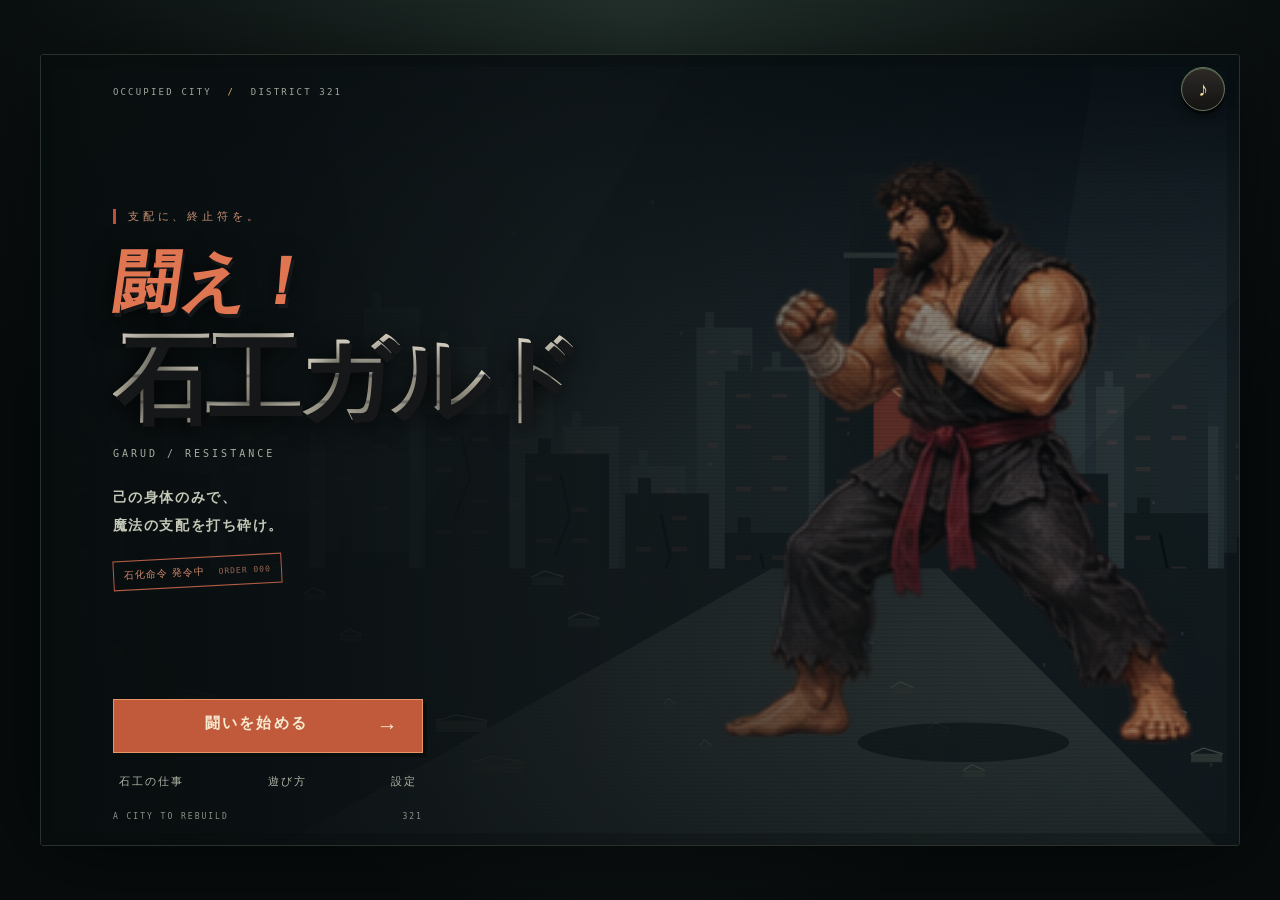
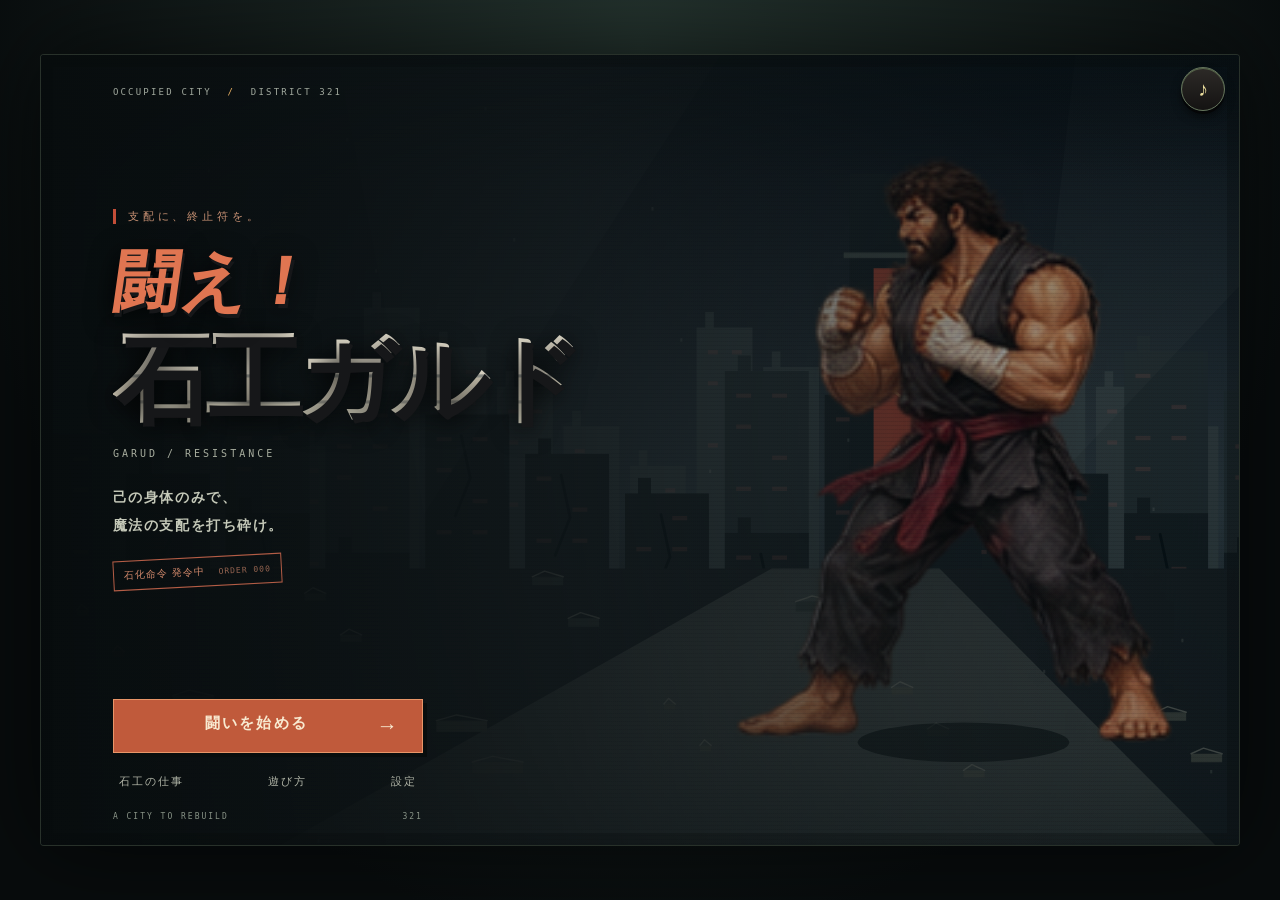
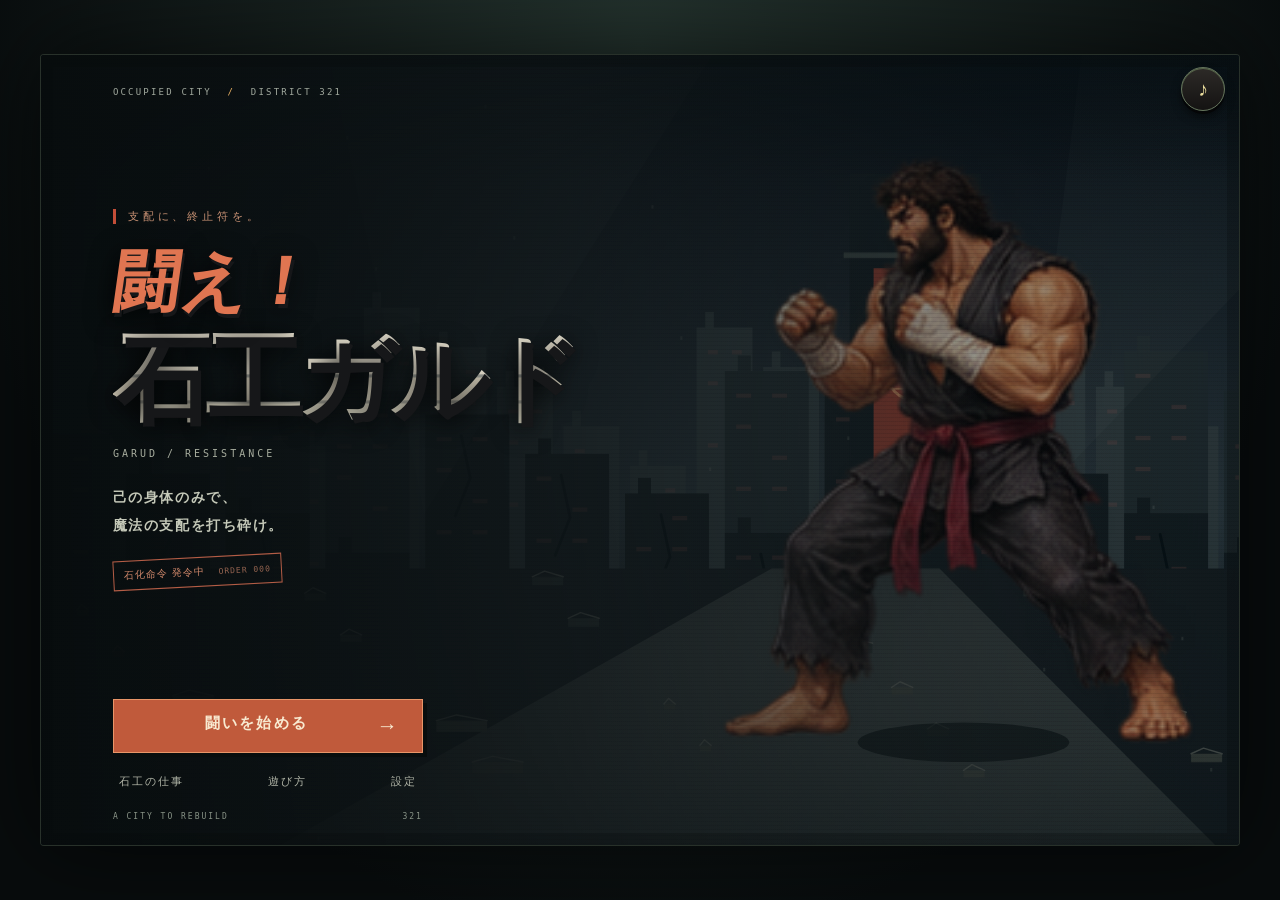
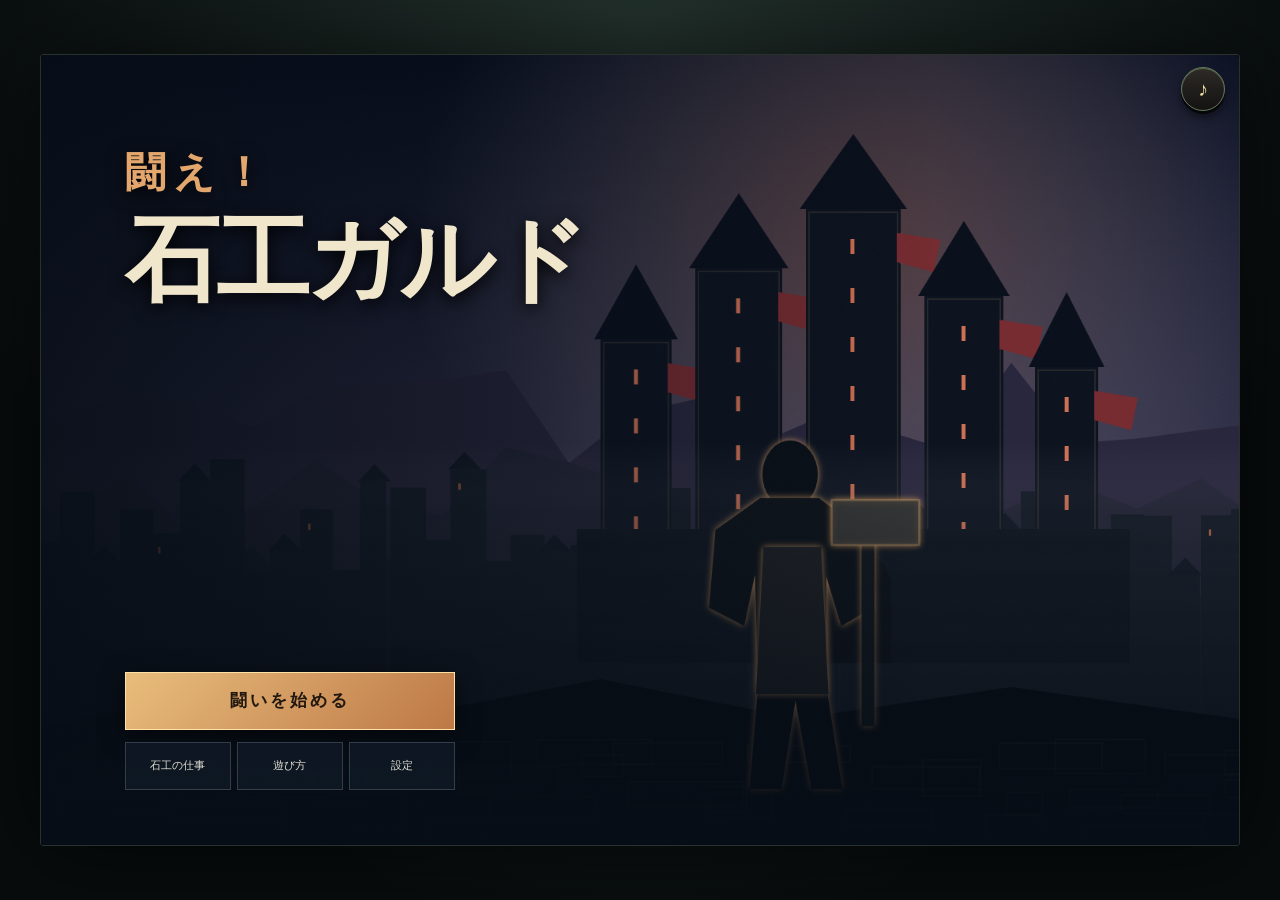
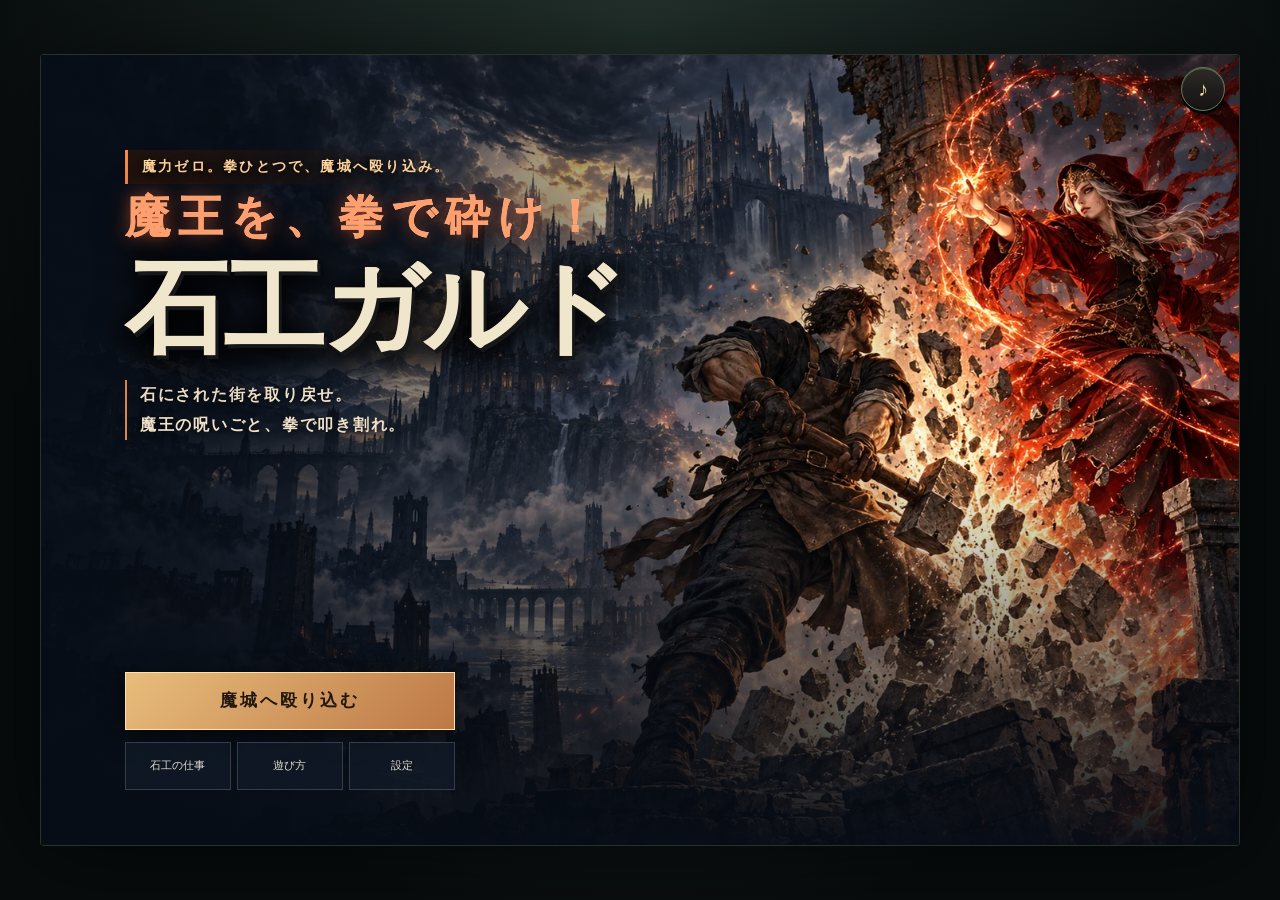
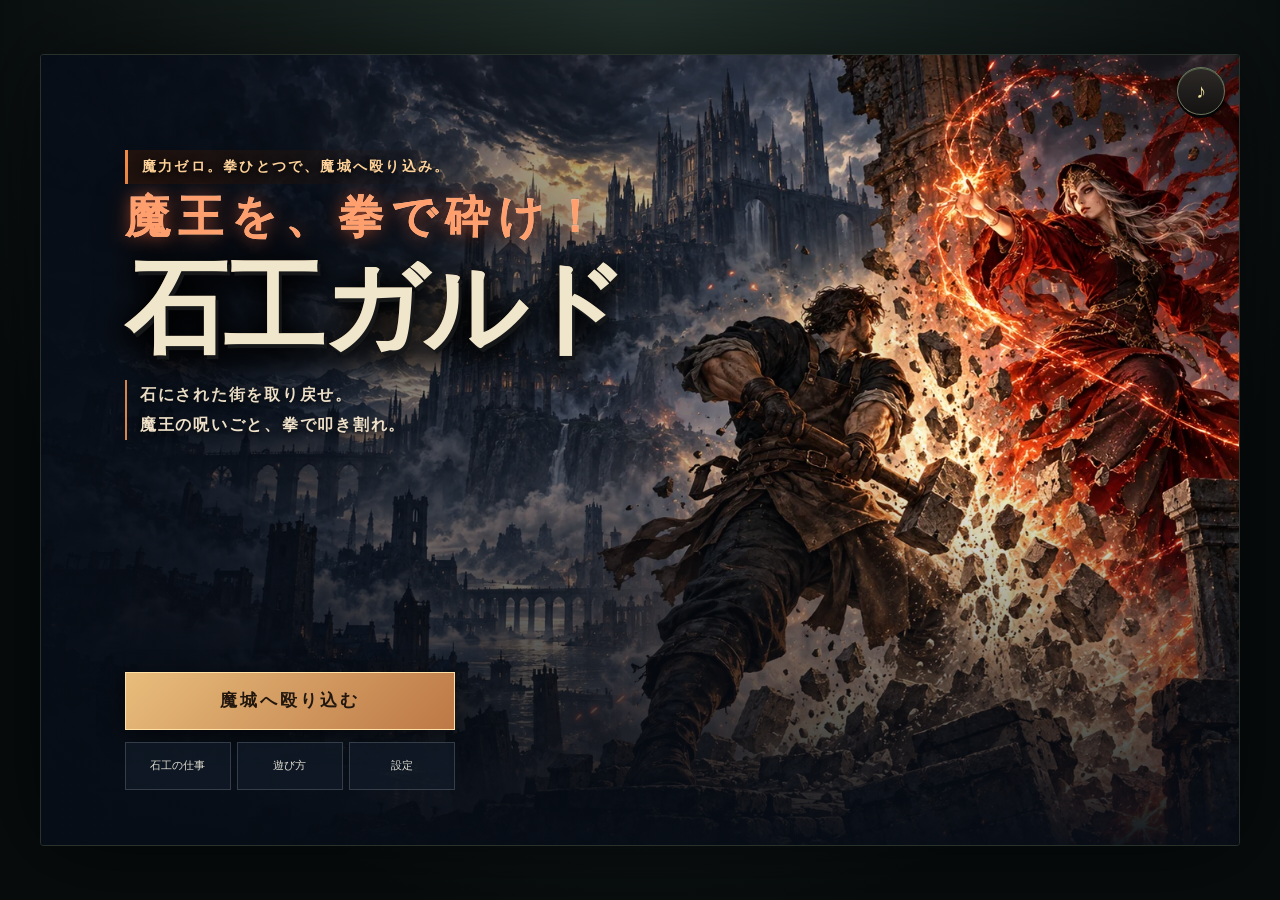
